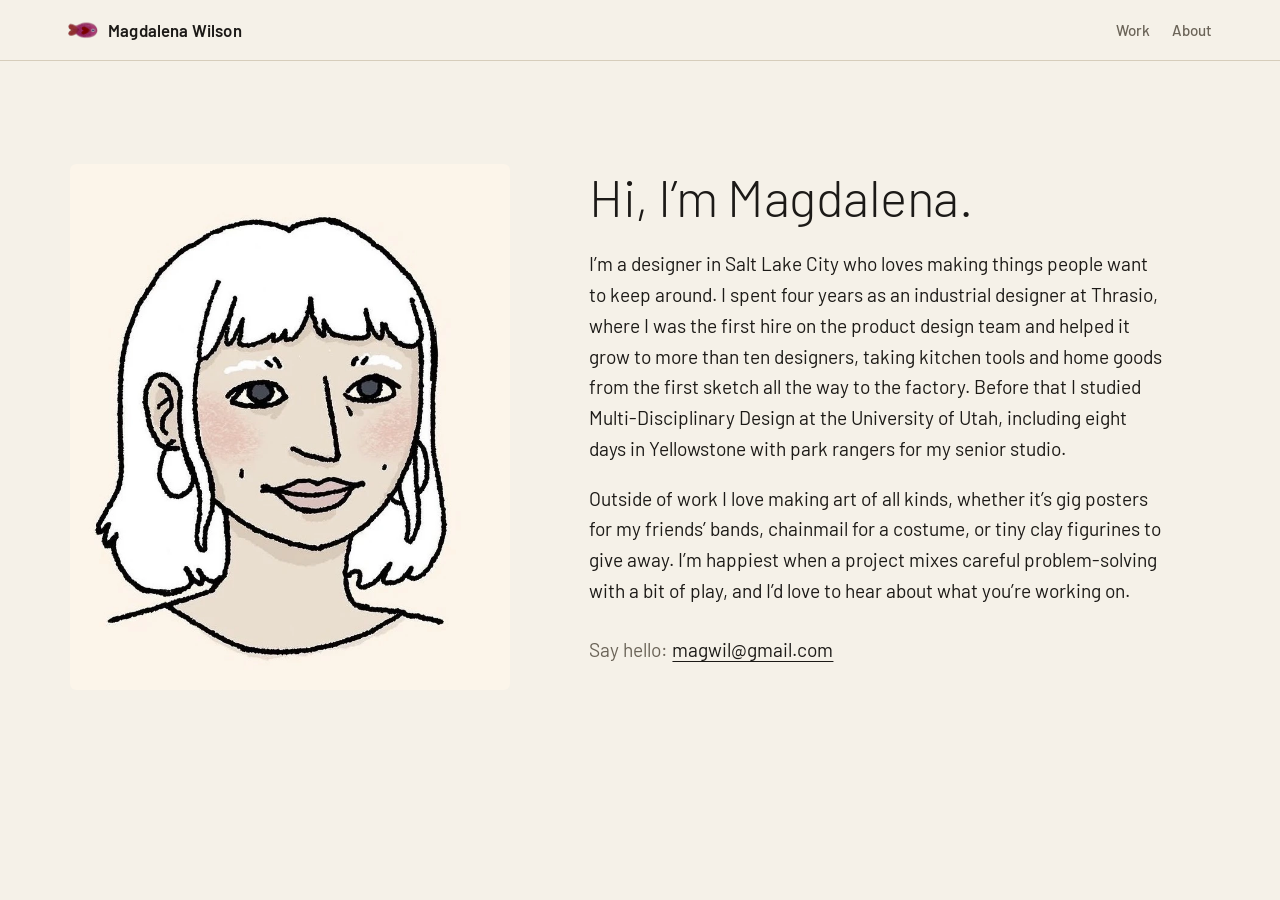
==== about.html @ 97e1f63e "update" ====
<!doctype html>
<html lang="en">
<head>
<meta charset="utf-8">
<meta name="viewport" content="width=device-width, initial-scale=1, viewport-fit=cover">
<title>About — Magdalena Wilson</title>
<meta name="description" content="About Magdalena Wilson, a designer in Salt Lake City.">
<link rel="icon" href="assets/favicon.png">
<link rel="preconnect" href="https://fonts.googleapis.com"><link rel="preconnect" href="https://fonts.gstatic.com" crossorigin><link href="https://fonts.googleapis.com/css2?family=Barlow:ital,wght@0,300;0,400;0,500;0,600;0,700;1,300&display=swap" rel="stylesheet">
<link rel="stylesheet" href="assets/site.css">
</head>
<body>
<header class="site-head">
  <div class="wrap">
    <a class="wordmark" href="index.html"><img src="assets/favicon.png" alt="" width="128" height="128">Magdalena Wilson</a>
    <nav class="site-nav" aria-label="Site"><a href="index.html#work">Work</a><a href="about.html" aria-current="page">About</a></nav>
  </div>
</header>
<main id="main">
<article class="about-page wrap">
  <figure class="about-portrait"><img src="assets/img/portrait.webp" alt="Hand-drawn self-portrait of Magdalena with a white bob, bangs, rosy cheeks and hoop earrings" width="730" height="873"></figure>
  <div class="about-text">
    <h1>Hi, I’m Magdalena.</h1>
    <p>I’m a designer in Salt Lake City who loves making things people want to keep around. I spent four years as an industrial designer at Thrasio, where I was the first hire on the product design team and helped it grow to more than ten designers, taking kitchen tools and home goods from the first sketch all the way to the factory. Before that I studied Multi-Disciplinary Design at the University of Utah, including eight days in Yellowstone with park rangers for my senior studio.</p>
    <p>Outside of work I love making art of all kinds, whether it’s gig posters for my friends’ bands, chainmail for a costume, or tiny clay figurines to give away. I’m happiest when a project mixes careful problem-solving with a bit of play, and I’d love to hear about what you’re working on.</p>
    <p class="about-contact">Say hello: <a href="mailto:magwil@gmail.com">magwil@gmail.com</a></p>
  </div>
</article>
</main>
<script src="assets/site.js" defer></script>
</body>
</html>
---- assets/site.css ----
/* Magdalena Wilson — portfolio */

:root {
  --paper: #f5f1e8;
  --ink: #1c1a17;
  --muted: #6b6458;
  --rule: #d6cdbb;

  --wrap: 1240px;
  --gut: clamp(16px, 4vw, 48px);
  --sans: "Barlow", system-ui, -apple-system, "Segoe UI", sans-serif;
}

*, *::before, *::after { box-sizing: border-box; }

body {
  margin: 0;
  background: var(--paper);
  color: var(--ink);
  font: 400 17px/1.6 var(--sans);
  -webkit-font-smoothing: antialiased;
}

img { max-width: 100%; height: auto; display: block; }
a { color: inherit; }

.wrap { max-width: var(--wrap); margin-inline: auto; padding-inline: var(--gut); }

:focus-visible { outline: 2px solid var(--ink); outline-offset: 3px; border-radius: 2px; }

/* ---------- header ---------- */

.site-head {
  position: sticky;
  top: 0;
  z-index: 20;
  background: color-mix(in srgb, var(--paper) 90%, transparent);
  backdrop-filter: blur(8px);
  -webkit-backdrop-filter: blur(8px);
  border-bottom: 1px solid var(--rule);
}
.site-head .wrap {
  display: flex;
  align-items: center;
  justify-content: space-between;
  gap: 12px 24px;
  flex-wrap: wrap;
  padding-block: 14px;
}
.wordmark {
  display: inline-flex;
  align-items: center;
  gap: 10px;
  text-decoration: none;
  font-weight: 600;
  font-size: 1.05rem;
  letter-spacing: 0.01em;
}
.wordmark img { width: 30px; height: auto; }

.site-nav { display: flex; flex-wrap: wrap; gap: 4px 22px; }
.site-nav a {
  text-decoration: none;
  color: var(--muted);
  font-weight: 500;
  font-size: .95rem;
  padding-block: 4px;
}
.site-nav a:hover { color: var(--ink); }

/* ---------- home: work grid ---------- */

.work { padding-block: clamp(40px, 6vw, 72px) clamp(56px, 9vw, 112px); scroll-margin-top: 60px; }
.cards {
  display: grid;
  grid-template-columns: repeat(auto-fill, minmax(min(100%, 340px), 1fr));
  gap: clamp(28px, 4vw, 44px) clamp(20px, 3vw, 32px);
}
.card { display: block; text-decoration: none; }
.card .thumb { aspect-ratio: 4 / 3; overflow: hidden; border-radius: 4px; background: #fff; }
.card .thumb img { width: 100%; height: 100%; object-fit: contain; transition: transform .5s cubic-bezier(.2,.8,.2,1); }
.card .thumb img.cover { object-fit: cover; }
.card .thumb img.cutout { padding: 9%; }
.card:hover .thumb img { transform: scale(1.035); }
.card .info { margin-top: 14px; }
.card h3 { margin: 0; font-weight: 500; font-size: 1.2rem; line-height: 1.3; }
.card .meta { display: block; color: var(--muted); font-style: italic; font-weight: 300; font-size: 1.05rem; }
.card:hover h3 { text-decoration: underline; text-decoration-thickness: 1px; text-underline-offset: 4px; }

/* ---------- project page ---------- */

.project { padding-block: clamp(36px, 6vw, 72px) clamp(64px, 10vw, 120px); }

.proj-title { display: flex; flex-wrap: wrap; align-items: baseline; gap: 4px 24px; margin-bottom: clamp(28px, 4vw, 48px); }
.proj-title h1 {
  margin: 0;
  font-weight: 300;
  font-size: clamp(2.2rem, 6vw, 4.2rem);
  line-height: 1.05;
  letter-spacing: -0.01em;
  text-transform: uppercase;
}
.proj-title .collab { flex-basis: 100%; margin: 0; font-style: italic; font-weight: 300; color: var(--muted); }
.proj-title .meta { margin: 0; font-style: italic; font-weight: 300; font-size: clamp(1.2rem, 2.4vw, 1.7rem); color: var(--muted); }

.shot { margin: 0; background: #fff; border-radius: 4px; overflow: hidden; }
.shot img { width: 100%; }
.shot + .shot { margin-top: clamp(40px, 6vw, 72px); }



/* ---------- click to expand ---------- */

img.zoom { cursor: zoom-in; }
.zoombox {
  border: 0;
  padding: 0;
  margin: 0;
  width: 100vw;
  height: 100dvh;
  max-width: none;
  max-height: none;
  background: transparent;
  cursor: zoom-out;
}
.zoombox[open] { display: flex; align-items: center; justify-content: center; }
.zoombox::backdrop { background: rgba(22, 19, 15, .88); }
svg.zoom-svg { cursor: zoom-in; }
.zoombox svg { width: min(calc(100vw - 32px), calc((100dvh - 32px) * 16 / 9)); height: auto; background: #fff; }
.zoombox img { max-width: calc(100vw - 32px); max-height: calc(100dvh - 32px); width: auto; height: auto; background: #fff; }
.zoombox-x {
  position: fixed;
  top: calc(10px + env(safe-area-inset-top, 0px));
  right: 12px;
  width: 44px;
  height: 44px;
  border: 0;
  border-radius: 50%;
  background: rgba(255, 255, 255, .15);
  color: #fff;
  font: 400 1.6rem/1 var(--sans);
  cursor: pointer;
}
.zoombox-x:hover { background: rgba(255, 255, 255, .3); }
.zoombox-x:focus-visible { outline-color: #fff; }

/* ---------- slides rebuilt from SVG (Downstairs Neighbor) ---------- */

.slide svg { display: block; width: 100%; height: auto; }
.slide text, .zoombox svg text { font-family: "Archivo", "Barlow", sans-serif; }
.critter { transform-box: fill-box; transform-origin: center; transition: transform .35s cubic-bezier(.3,1.6,.5,1); }
.critter:hover { transform: rotate(-6deg) scale(1.08); }
@media (prefers-reduced-motion: reduce) { .critter { transition: none; } }

/* ---------- HTML slides (Hooch Gig Posters) ---------- */

.hslide { position: relative; aspect-ratio: 16 / 9; container-type: inline-size; }
.hslide > * { position: absolute; margin: 0; }
.hs-text { font-family: "Archivo", "Barlow", sans-serif; font-weight: 300; font-size: 1.5625cqw; line-height: 1.3; color: #000; }
.hs-strong { font-weight: 500; }
.poster { height: auto; transition: transform .35s cubic-bezier(.3,1.6,.5,1); }
.poster:hover { transform: rotate(-2deg) scale(1.03); }
@media (prefers-reduced-motion: reduce) { .poster { transition: none; } }

/* ---------- about page ---------- */

.about-page { display: grid; grid-template-columns: minmax(0, 5fr) minmax(0, 7fr); gap: clamp(32px, 6vw, 88px); align-items: center; padding-block: clamp(48px, 8vw, 112px); }
.about-portrait { margin: 0; }
.about-portrait img { width: 100%; max-width: 440px; margin-inline: auto; border-radius: 6px; }
.about-text { max-width: 34em; }
.about-text h1 { margin: 0 0 24px; font-weight: 300; font-size: clamp(2rem, 4.4vw, 3.2rem); line-height: 1.1; letter-spacing: -0.01em; }
.about-text p { margin: 0 0 1em; font-size: clamp(1.05rem, 1.5vw, 1.2rem); line-height: 1.6; }
.about-contact { margin-top: 28px !important; color: var(--muted); }
.about-contact a { color: var(--ink); text-underline-offset: 4px; }
@media (max-width: 760px) { .about-page { grid-template-columns: minmax(0, 1fr); } .about-portrait img { max-width: 280px; } }
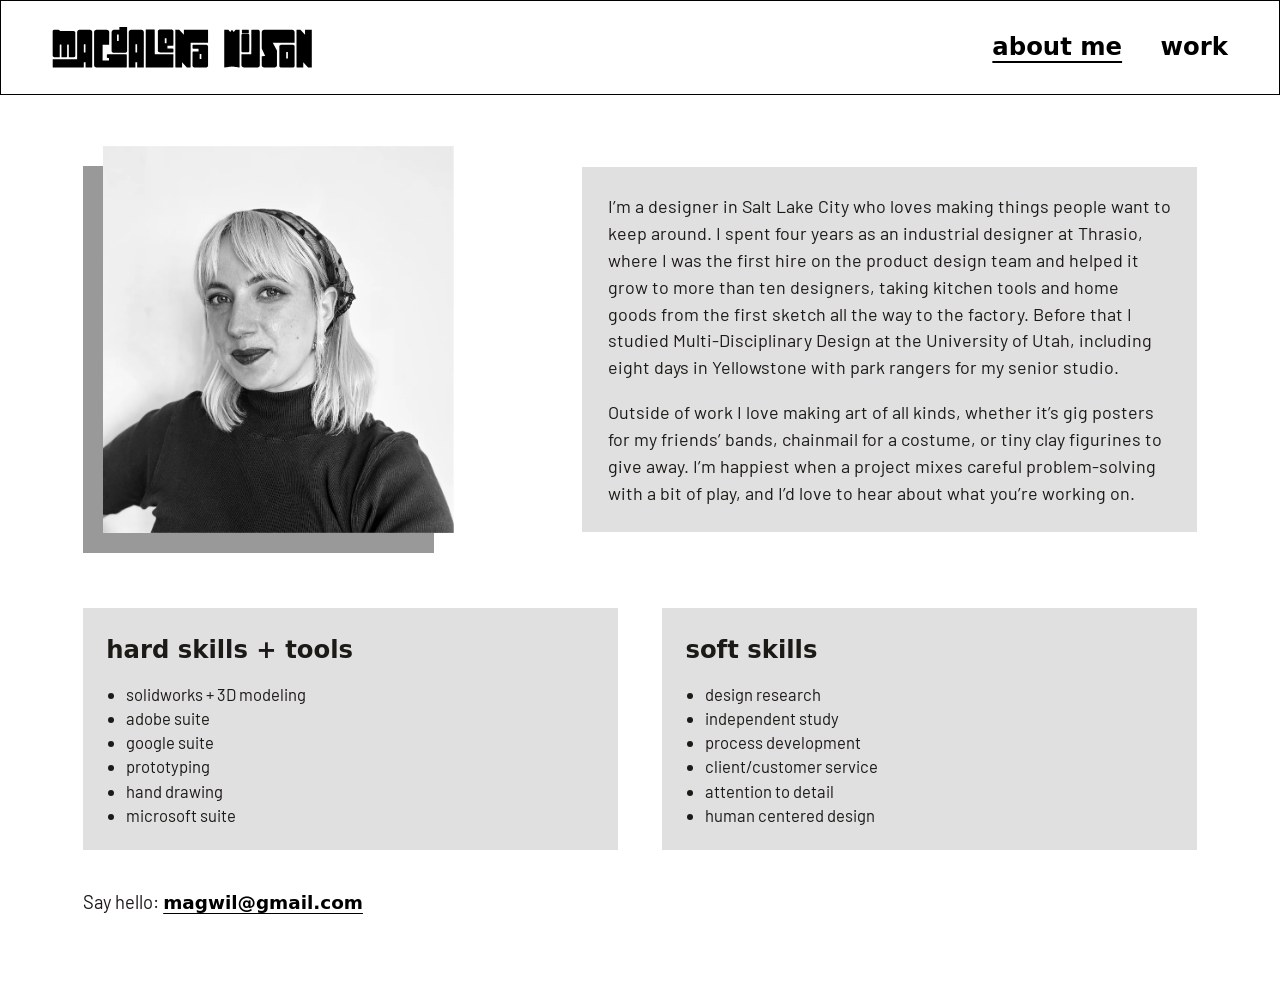
==== commit ebb00cee: "look update!" ====
--- a/about.html
+++ b/about.html
@@ -11,20 +11,32 @@
 </head>
 <body>
 <header class="site-head">
-  <div class="wrap">
-    <a class="wordmark" href="index.html"><img src="assets/favicon.png" alt="" width="128" height="128">Magdalena Wilson</a>
-    <nav class="site-nav" aria-label="Site"><a href="index.html#work">Work</a><a href="about.html" aria-current="page">About</a></nav>
+  <div class="head-in">
+    <a class="logo" href="index.html" aria-label="Magdalena Wilson, home"><img src="assets/logo.svg" alt="Magdalena Wilson" width="393" height="63"></a>
+    <nav class="site-nav" aria-label="Site"><a href="about.html" aria-current="page">about me</a><a href="index.html#work">work</a></nav>
   </div>
 </header>
 <main id="main">
-<article class="about-page wrap">
-  <figure class="about-portrait"><img src="assets/img/portrait.webp" alt="Hand-drawn self-portrait of Magdalena with a white bob, bangs, rosy cheeks and hoop earrings" width="730" height="873"></figure>
-  <div class="about-text">
-    <h1>Hi, I’m Magdalena.</h1>
-    <p>I’m a designer in Salt Lake City who loves making things people want to keep around. I spent four years as an industrial designer at Thrasio, where I was the first hire on the product design team and helped it grow to more than ten designers, taking kitchen tools and home goods from the first sketch all the way to the factory. Before that I studied Multi-Disciplinary Design at the University of Utah, including eight days in Yellowstone with park rangers for my senior studio.</p>
-    <p>Outside of work I love making art of all kinds, whether it’s gig posters for my friends’ bands, chainmail for a costume, or tiny clay figurines to give away. I’m happiest when a project mixes careful problem-solving with a bit of play, and I’d love to hear about what you’re working on.</p>
-    <p class="about-contact">Say hello: <a href="mailto:magwil@gmail.com">magwil@gmail.com</a></p>
+<article class="about-page">
+  <h1 class="sr-only">About Magdalena Wilson</h1>
+  <div class="about-top">
+    <figure class="about-portrait"><img src="assets/img/portrait-photo.webp" alt="Photo of Magdalena with blonde hair and bangs, wearing a headscarf and a dark turtleneck" width="817" height="900"></figure>
+    <div class="about-bio">
+      <p>I’m a designer in Salt Lake City who loves making things people want to keep around. I spent four years as an industrial designer at Thrasio, where I was the first hire on the product design team and helped it grow to more than ten designers, taking kitchen tools and home goods from the first sketch all the way to the factory. Before that I studied Multi-Disciplinary Design at the University of Utah, including eight days in Yellowstone with park rangers for my senior studio.</p>
+      <p>Outside of work I love making art of all kinds, whether it’s gig posters for my friends’ bands, chainmail for a costume, or tiny clay figurines to give away. I’m happiest when a project mixes careful problem-solving with a bit of play, and I’d love to hear about what you’re working on.</p>
+    </div>
   </div>
+  <div class="about-skills">
+    <section class="skill-box">
+      <h2>hard skills + tools</h2>
+      <ul><li>solidworks + 3D modeling</li><li>adobe suite</li><li>google suite</li><li>prototyping</li><li>hand drawing</li><li>microsoft suite</li></ul>
+    </section>
+    <section class="skill-box">
+      <h2>soft skills</h2>
+      <ul><li>design research</li><li>independent study</li><li>process development</li><li>client/customer service</li><li>attention to detail</li><li>human centered design</li></ul>
+    </section>
+  </div>
+  <p class="about-contact">Say hello: <a href="mailto:magwil@gmail.com">magwil@gmail.com</a></p>
 </article>
 </main>
 <script src="assets/site.js" defer></script>
--- a/assets/site.css
+++ b/assets/site.css
@@ -1,7 +1,7 @@
 /* Magdalena Wilson — portfolio */
 
 :root {
-  --paper: #f5f1e8;
+  --paper: #ffffff;
   --ink: #1c1a17;
   --muted: #6b6458;
   --rule: #d6cdbb;
@@ -30,62 +30,30 @@
 
 /* ---------- header ---------- */
 
-.site-head {
-  position: sticky;
-  top: 0;
-  z-index: 20;
-  background: color-mix(in srgb, var(--paper) 90%, transparent);
-  backdrop-filter: blur(8px);
-  -webkit-backdrop-filter: blur(8px);
-  border-bottom: 1px solid var(--rule);
-}
-.site-head .wrap {
-  display: flex;
-  align-items: center;
-  justify-content: space-between;
-  gap: 12px 24px;
-  flex-wrap: wrap;
-  padding-block: 14px;
-}
-.wordmark {
-  display: inline-flex;
-  align-items: center;
-  gap: 10px;
-  text-decoration: none;
-  font-weight: 600;
-  font-size: 1.05rem;
-  letter-spacing: 0.01em;
-}
-.wordmark img { width: 30px; height: auto; }
+.site-head { position: sticky; top: 0; z-index: 20; background: #fff; border: 1px solid #000; }
+.head-in { display: flex; align-items: center; justify-content: space-between; gap: 12px 32px; flex-wrap: wrap; padding: clamp(14px, 2vw, 26px) clamp(16px, 4vw, 78px); }
+.logo { display: block; line-height: 0; }
+.logo img { width: clamp(200px, 20.5vw, 393px); height: auto; }
+.site-nav { display: flex; gap: 4px clamp(24px, 3vw, 52px); }
+.site-nav a { text-decoration: none; color: #000; font-weight: 700; font-size: clamp(1.05rem, 1.9vw, 2.25rem); }
+.site-nav a:hover, .site-nav a[aria-current] { text-decoration: underline; text-decoration-thickness: 2px; text-underline-offset: 6px; }
 
-.site-nav { display: flex; flex-wrap: wrap; gap: 4px 22px; }
-.site-nav a {
-  text-decoration: none;
-  color: var(--muted);
-  font-weight: 500;
-  font-size: .95rem;
-  padding-block: 4px;
-}
-.site-nav a:hover { color: var(--ink); }
+/* ---------- home: category bands ---------- */
 
-/* ---------- home: work grid ---------- */
-
-.work { padding-block: clamp(40px, 6vw, 72px) clamp(56px, 9vw, 112px); scroll-margin-top: 60px; }
-.cards {
-  display: grid;
-  grid-template-columns: repeat(auto-fill, minmax(min(100%, 340px), 1fr));
-  gap: clamp(28px, 4vw, 44px) clamp(20px, 3vw, 32px);
-}
-.card { display: block; text-decoration: none; }
-.card .thumb { aspect-ratio: 4 / 3; overflow: hidden; border-radius: 4px; background: #fff; }
+.work { display: grid; gap: clamp(28px, 2.7vw, 52px); padding-block: clamp(28px, 2.7vw, 52px) clamp(48px, 5vw, 96px); }
+.band { display: grid; grid-template-columns: minmax(0, 360px) minmax(0, 1fr); gap: 16px 0; padding: clamp(24px, 2vw, 38px) clamp(16px, 2.6vw, 50px); background: #bfbfbf; scroll-margin-top: 120px; }
+.band h2 { margin: 0; font-weight: 700; font-size: clamp(1.3rem, 1.9vw, 2.25rem); line-height: 1.2; text-transform: uppercase; }
+.band-cards { display: flex; flex-wrap: wrap; gap: 24px clamp(24px, 3.9vw, 74px); }
+.card { display: block; width: clamp(240px, 19.8vw, 380px); text-decoration: none; color: #000; }
+.card .thumb { aspect-ratio: 380 / 268.6; overflow: hidden; background: #fff; }
 .card .thumb img { width: 100%; height: 100%; object-fit: contain; transition: transform .5s cubic-bezier(.2,.8,.2,1); }
 .card .thumb img.cover { object-fit: cover; }
 .card .thumb img.cutout { padding: 9%; }
 .card:hover .thumb img { transform: scale(1.035); }
-.card .info { margin-top: 14px; }
-.card h3 { margin: 0; font-weight: 500; font-size: 1.2rem; line-height: 1.3; }
-.card .meta { display: block; color: var(--muted); font-style: italic; font-weight: 300; font-size: 1.05rem; }
-.card:hover h3 { text-decoration: underline; text-decoration-thickness: 1px; text-underline-offset: 4px; }
+.card .info { margin-top: 10px; }
+.card h3 { margin: 0; font-weight: 700; font-size: 1.1rem; line-height: 1.3; }
+.card:hover h3 { text-decoration: underline; text-underline-offset: 4px; }
+@media (max-width: 760px) { .band { grid-template-columns: minmax(0, 1fr); } .card { width: 100%; } }
 
 /* ---------- project page ---------- */
 
@@ -103,7 +71,7 @@
 .proj-title .collab { flex-basis: 100%; margin: 0; font-style: italic; font-weight: 300; color: var(--muted); }
 .proj-title .meta { margin: 0; font-style: italic; font-weight: 300; font-size: clamp(1.2rem, 2.4vw, 1.7rem); color: var(--muted); }
 
-.shot { margin: 0; background: #fff; border-radius: 4px; overflow: hidden; }
+.shot { margin: 0; background: #fff; outline: 1px solid #d9d9d9; outline-offset: -1px; border-radius: 4px; overflow: hidden; }
 .shot img { width: 100%; }
 .shot + .shot { margin-top: clamp(40px, 6vw, 72px); }
 
@@ -164,12 +132,21 @@
 
 /* ---------- about page ---------- */
 
-.about-page { display: grid; grid-template-columns: minmax(0, 5fr) minmax(0, 7fr); gap: clamp(32px, 6vw, 88px); align-items: center; padding-block: clamp(48px, 8vw, 112px); }
-.about-portrait { margin: 0; }
-.about-portrait img { width: 100%; max-width: 440px; margin-inline: auto; border-radius: 6px; }
-.about-text { max-width: 34em; }
-.about-text h1 { margin: 0 0 24px; font-weight: 300; font-size: clamp(2rem, 4.4vw, 3.2rem); line-height: 1.1; letter-spacing: -0.01em; }
-.about-text p { margin: 0 0 1em; font-size: clamp(1.05rem, 1.5vw, 1.2rem); line-height: 1.6; }
-.about-contact { margin-top: 28px !important; color: var(--muted); }
-.about-contact a { color: var(--ink); text-underline-offset: 4px; }
-@media (max-width: 760px) { .about-page { grid-template-columns: minmax(0, 1fr); } .about-portrait img { max-width: 280px; } }
+.about-page { max-width: 1920px; margin-inline: auto; padding: clamp(40px, 4vw, 80px) clamp(16px, 6.5vw, 126px) clamp(56px, 6vw, 112px); }
+.about-top { display: grid; grid-template-columns: minmax(0, 371px) minmax(0, 1fr); gap: clamp(32px, 10vw, 192px); align-items: center; }
+.about-portrait { position: relative; margin: 0; padding: 0 0 20px 20px; }
+.about-portrait::before { content: ""; position: absolute; left: 0; top: 20px; right: 20px; bottom: 0; background: rgba(0, 0, 0, .4); }
+.about-portrait img { position: relative; display: block; width: 100%; height: auto; }
+.about-bio { padding: clamp(20px, 2vw, 40px); background: rgba(0, 0, 0, .12); }
+.about-bio h1 { margin: 0 0 .6em; font-weight: 700; font-size: clamp(1.4rem, 1.9vw, 2.25rem); line-height: 1.2; }
+.about-bio p { margin: 0 0 1em; font-size: clamp(1.05rem, 1.4vw, 1.5rem); line-height: 1.5; }
+.about-bio p:last-child { margin-bottom: 0; }
+.about-skills { display: grid; grid-template-columns: repeat(2, minmax(0, 1fr)); gap: clamp(20px, 3.5vw, 66px); margin-top: clamp(40px, 4.3vw, 82px); }
+.skill-box { padding: clamp(20px, 1.8vw, 34px); background: rgba(0, 0, 0, .12); }
+.skill-box h2 { margin: 0 0 12px; font-weight: 700; font-size: clamp(1.3rem, 1.9vw, 2.25rem); }
+.skill-box ul { margin: 0; padding-left: 1.2em; font-size: clamp(1rem, 1.3vw, 1.4rem); line-height: 1.45; }
+.about-contact { margin: clamp(32px, 3vw, 56px) 0 0; font-size: 1.15rem; }
+.about-contact a { font-weight: 700; color: #000; text-underline-offset: 4px; }
+@media (max-width: 760px) { .about-top, .about-skills { grid-template-columns: minmax(0, 1fr); } .about-portrait { max-width: 300px; } }
+
+.sr-only { position: absolute; width: 1px; height: 1px; overflow: hidden; clip: rect(0 0 0 0); white-space: nowrap; }
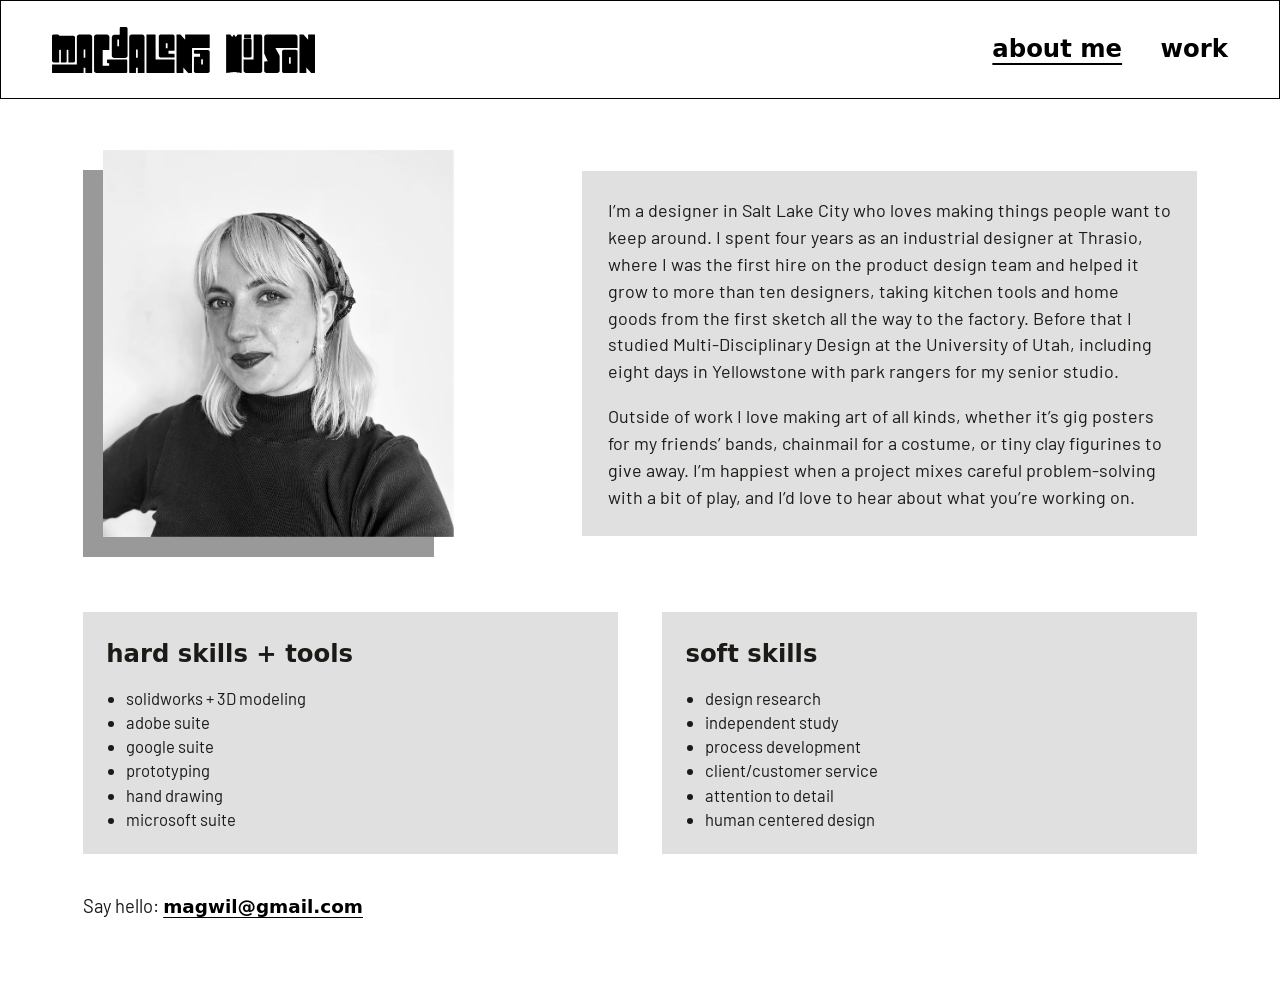
==== commit d3cfbc94: "Switch header logo to the outlined Asset 3 version Co-Authored-By: Claude Opus 5.5 <noreply@anthropi" ====
--- a/about.html
+++ b/about.html
@@ -12,7 +12,7 @@
 <body>
 <header class="site-head">
   <div class="head-in">
-    <a class="logo" href="index.html" aria-label="Magdalena Wilson, home"><img src="assets/logo.svg" alt="Magdalena Wilson" width="393" height="63"></a>
+    <a class="logo" href="index.html" aria-label="Magdalena Wilson, home"><img src="assets/logo.svg" alt="Magdalena Wilson" width="387" height="68"></a>
     <nav class="site-nav" aria-label="Site"><a href="about.html" aria-current="page">about me</a><a href="index.html#work">work</a></nav>
   </div>
 </header>
--- a/assets/site.css
+++ b/assets/site.css
@@ -41,10 +41,10 @@
 /* ---------- home: category bands ---------- */
 
 .work { display: grid; gap: clamp(28px, 2.7vw, 52px); padding-block: clamp(28px, 2.7vw, 52px) clamp(48px, 5vw, 96px); }
-.band { display: grid; grid-template-columns: minmax(0, 360px) minmax(0, 1fr); gap: 16px 0; padding: clamp(24px, 2vw, 38px) clamp(16px, 2.6vw, 50px); background: #bfbfbf; scroll-margin-top: 120px; }
+.band { display: grid; grid-template-columns: clamp(150px, 18.75vw, 360px) minmax(0, 1fr); gap: 16px 0; padding: clamp(24px, 2vw, 38px) clamp(16px, 2.6vw, 50px); background: #bfbfbf; scroll-margin-top: 120px; }
 .band h2 { margin: 0; font-weight: 700; font-size: clamp(1.3rem, 1.9vw, 2.25rem); line-height: 1.2; text-transform: uppercase; }
-.band-cards { display: flex; flex-wrap: wrap; gap: 24px clamp(24px, 3.9vw, 74px); }
-.card { display: block; width: clamp(240px, 19.8vw, 380px); text-decoration: none; color: #000; }
+.band-cards { display: grid; grid-template-columns: repeat(3, minmax(0, 1fr)); gap: 24px clamp(16px, 3.9vw, 74px); max-width: 1290px; }
+.card { display: block; min-width: 0; text-decoration: none; color: #000; }
 .card .thumb { aspect-ratio: 380 / 268.6; overflow: hidden; background: #fff; }
 .card .thumb img { width: 100%; height: 100%; object-fit: contain; transition: transform .5s cubic-bezier(.2,.8,.2,1); }
 .card .thumb img.cover { object-fit: cover; }
@@ -53,7 +53,8 @@
 .card .info { margin-top: 10px; }
 .card h3 { margin: 0; font-weight: 700; font-size: 1.1rem; line-height: 1.3; }
 .card:hover h3 { text-decoration: underline; text-underline-offset: 4px; }
-@media (max-width: 760px) { .band { grid-template-columns: minmax(0, 1fr); } .card { width: 100%; } }
+@media (max-width: 900px) { .band { grid-template-columns: minmax(0, 1fr); } }
+@media (max-width: 600px) { .band-cards { grid-template-columns: repeat(2, minmax(0, 1fr)); } }
 
 /* ---------- project page ---------- */
 
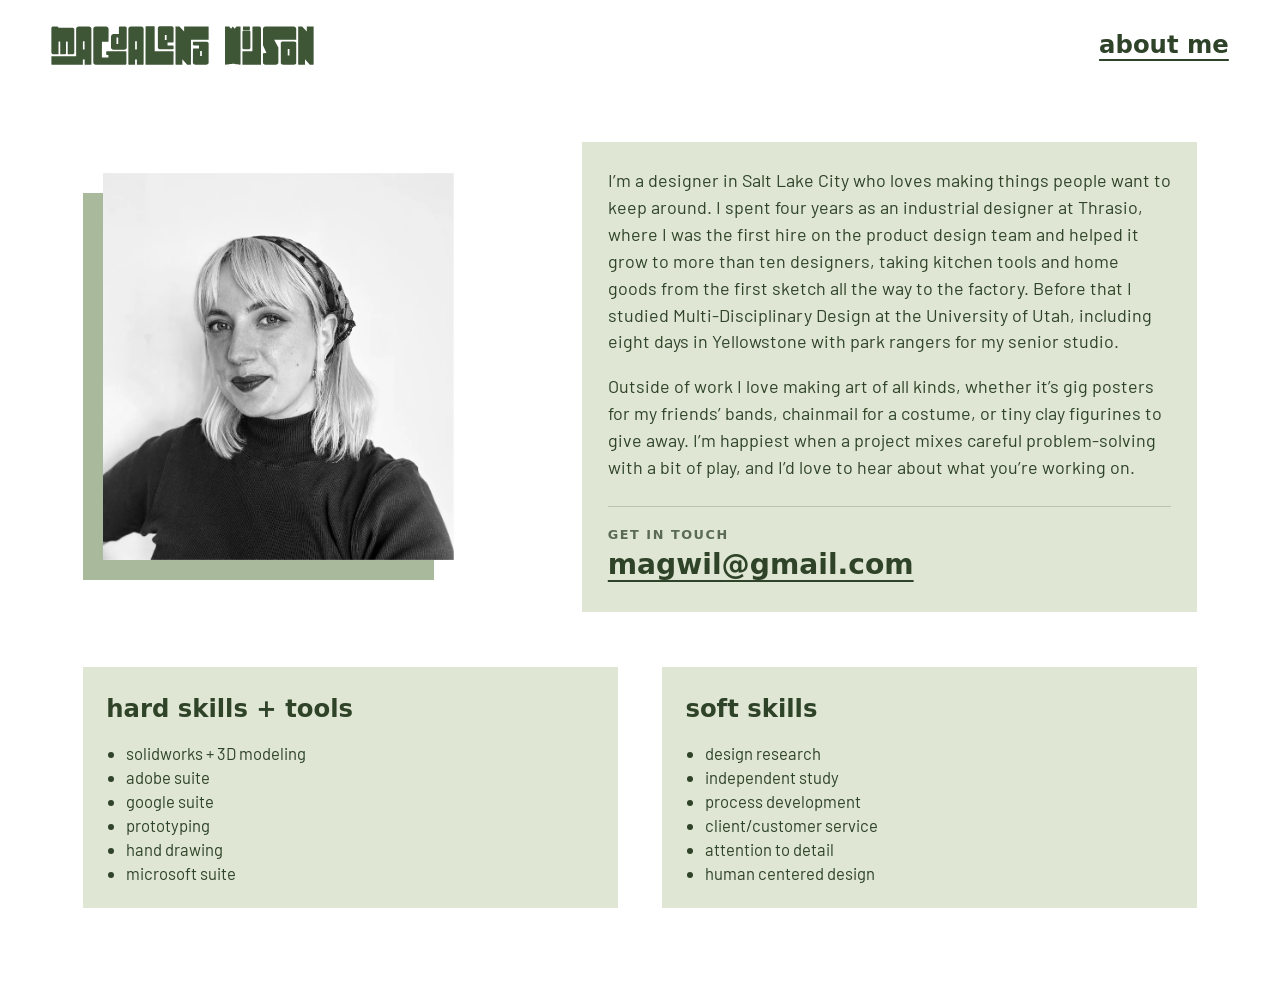
==== commit 80c0f5da: "updates" ====
--- a/about.html
+++ b/about.html
@@ -5,15 +5,16 @@
 <meta name="viewport" content="width=device-width, initial-scale=1, viewport-fit=cover">
 <title>About — Magdalena Wilson</title>
 <meta name="description" content="About Magdalena Wilson, a designer in Salt Lake City.">
-<link rel="icon" href="assets/favicon.png">
+<link rel="icon" href="assets/favicon.svg" type="image/svg+xml">
+<link rel="icon" href="assets/favicon.png" sizes="128x128">
 <link rel="preconnect" href="https://fonts.googleapis.com"><link rel="preconnect" href="https://fonts.gstatic.com" crossorigin><link href="https://fonts.googleapis.com/css2?family=Barlow:ital,wght@0,300;0,400;0,500;0,600;0,700;1,300&display=swap" rel="stylesheet">
 <link rel="stylesheet" href="assets/site.css">
 </head>
 <body>
 <header class="site-head">
   <div class="head-in">
-    <a class="logo" href="index.html" aria-label="Magdalena Wilson, home"><img src="assets/logo.svg" alt="Magdalena Wilson" width="387" height="68"></a>
-    <nav class="site-nav" aria-label="Site"><a href="about.html" aria-current="page">about me</a><a href="index.html#work">work</a></nav>
+    <a class="logo" href="index.html" aria-label="Magdalena Wilson, home"><img src="assets/logo.svg" alt="Magdalena Wilson" width="388" height="58"></a>
+    <nav class="site-nav" aria-label="Site"><a href="about.html" aria-current="page">about me</a></nav>
   </div>
 </header>
 <main id="main">
@@ -24,6 +25,7 @@
     <div class="about-bio">
       <p>I’m a designer in Salt Lake City who loves making things people want to keep around. I spent four years as an industrial designer at Thrasio, where I was the first hire on the product design team and helped it grow to more than ten designers, taking kitchen tools and home goods from the first sketch all the way to the factory. Before that I studied Multi-Disciplinary Design at the University of Utah, including eight days in Yellowstone with park rangers for my senior studio.</p>
       <p>Outside of work I love making art of all kinds, whether it’s gig posters for my friends’ bands, chainmail for a costume, or tiny clay figurines to give away. I’m happiest when a project mixes careful problem-solving with a bit of play, and I’d love to hear about what you’re working on.</p>
+      <p class="about-email"><span>Get in touch</span><a href="mailto:magwil@gmail.com">magwil@gmail.com</a></p>
     </div>
   </div>
   <div class="about-skills">
@@ -36,7 +38,6 @@
       <ul><li>design research</li><li>independent study</li><li>process development</li><li>client/customer service</li><li>attention to detail</li><li>human centered design</li></ul>
     </section>
   </div>
-  <p class="about-contact">Say hello: <a href="mailto:magwil@gmail.com">magwil@gmail.com</a></p>
 </article>
 </main>
 <script src="assets/site.js" defer></script>
--- a/assets/site.css
+++ b/assets/site.css
@@ -2,7 +2,7 @@
 
 :root {
   --paper: #ffffff;
-  --ink: #1c1a17;
+  --ink: #2f4329;
   --muted: #6b6458;
   --rule: #d6cdbb;
 
@@ -30,23 +30,30 @@
 
 /* ---------- header ---------- */
 
-.site-head { position: sticky; top: 0; z-index: 20; background: #fff; border: 1px solid #000; }
+.site-head { position: sticky; top: 0; z-index: 20; background: #fff; }
 .head-in { display: flex; align-items: center; justify-content: space-between; gap: 12px 32px; flex-wrap: wrap; padding: clamp(14px, 2vw, 26px) clamp(16px, 4vw, 78px); }
 .logo { display: block; line-height: 0; }
 .logo img { width: clamp(200px, 20.5vw, 393px); height: auto; }
 .site-nav { display: flex; gap: 4px clamp(24px, 3vw, 52px); }
-.site-nav a { text-decoration: none; color: #000; font-weight: 700; font-size: clamp(1.05rem, 1.9vw, 2.25rem); }
+.site-nav a { text-decoration: none; color: var(--ink); font-weight: 700; font-size: clamp(1.05rem, 1.9vw, 2.25rem); }
 .site-nav a:hover, .site-nav a[aria-current] { text-decoration: underline; text-decoration-thickness: 2px; text-underline-offset: 6px; }
+
+/* ---------- home: tagline ---------- */
+
+.tagline { padding: clamp(28px, 4vw, 72px) clamp(16px, 4vw, 78px) clamp(4px, 1vw, 12px); }
+.tagline p { margin: 0; max-width: none; font-weight: 300; font-size: clamp(1.7rem, 3.6vw, 3.6rem); line-height: 1.15; letter-spacing: -0.01em; color: var(--ink); }
+.tagline span { font-weight: 700; background: linear-gradient(transparent 62%, #dfe6d3 62%, #dfe6d3 92%, transparent 92%); padding-inline: .06em; }
 
 /* ---------- home: category bands ---------- */
 
 .work { display: grid; gap: clamp(28px, 2.7vw, 52px); padding-block: clamp(28px, 2.7vw, 52px) clamp(48px, 5vw, 96px); }
-.band { display: grid; grid-template-columns: clamp(150px, 18.75vw, 360px) minmax(0, 1fr); gap: 16px 0; padding: clamp(24px, 2vw, 38px) clamp(16px, 2.6vw, 50px); background: #bfbfbf; scroll-margin-top: 120px; }
+.band { display: grid; grid-template-columns: clamp(150px, 18.75vw, 360px) minmax(0, 1fr); gap: 16px 0; padding: clamp(24px, 2vw, 38px) clamp(16px, 2.6vw, 50px); background: #dfe6d3; scroll-margin-top: 120px; }
 .band h2 { margin: 0; font-weight: 700; font-size: clamp(1.3rem, 1.9vw, 2.25rem); line-height: 1.2; text-transform: uppercase; }
 .band-cards { display: grid; grid-template-columns: repeat(3, minmax(0, 1fr)); gap: 24px clamp(16px, 3.9vw, 74px); max-width: 1290px; }
-.card { display: block; min-width: 0; text-decoration: none; color: #000; }
-.card .thumb { aspect-ratio: 380 / 268.6; overflow: hidden; background: #fff; }
+.card { display: block; min-width: 0; text-decoration: none; color: var(--ink); }
+.card .thumb { aspect-ratio: 380 / 268.6; overflow: hidden; background: #fff; border-radius: 8px; }
 .card .thumb img { width: 100%; height: 100%; object-fit: contain; transition: transform .5s cubic-bezier(.2,.8,.2,1); }
+.card .thumb.tint { background: #f1f4ec; }
 .card .thumb img.cover { object-fit: cover; }
 .card .thumb img.cutout { padding: 9%; }
 .card:hover .thumb img { transform: scale(1.035); }
@@ -72,7 +79,7 @@
 .proj-title .collab { flex-basis: 100%; margin: 0; font-style: italic; font-weight: 300; color: var(--muted); }
 .proj-title .meta { margin: 0; font-style: italic; font-weight: 300; font-size: clamp(1.2rem, 2.4vw, 1.7rem); color: var(--muted); }
 
-.shot { margin: 0; background: #fff; outline: 1px solid #d9d9d9; outline-offset: -1px; border-radius: 4px; overflow: hidden; }
+.shot { margin: 0; background: #fff; outline: 1px solid #d9d9d9; outline-offset: -1px; border-radius: 10px; overflow: hidden; }
 .shot img { width: 100%; }
 .shot + .shot { margin-top: clamp(40px, 6vw, 72px); }
 
@@ -121,33 +128,60 @@
 .critter:hover { transform: rotate(-6deg) scale(1.08); }
 @media (prefers-reduced-motion: reduce) { .critter { transition: none; } }
 
-/* ---------- HTML slides (Hooch Gig Posters) ---------- */
-
-.hslide { position: relative; aspect-ratio: 16 / 9; container-type: inline-size; }
-.hslide > * { position: absolute; margin: 0; }
-.hs-text { font-family: "Archivo", "Barlow", sans-serif; font-weight: 300; font-size: 1.5625cqw; line-height: 1.3; color: #000; }
-.hs-strong { font-weight: 500; }
-.poster { height: auto; transition: transform .35s cubic-bezier(.3,1.6,.5,1); }
-.poster:hover { transform: rotate(-2deg) scale(1.03); }
-@media (prefers-reduced-motion: reduce) { .poster { transition: none; } }
-
 /* ---------- about page ---------- */
 
 .about-page { max-width: 1920px; margin-inline: auto; padding: clamp(40px, 4vw, 80px) clamp(16px, 6.5vw, 126px) clamp(56px, 6vw, 112px); }
 .about-top { display: grid; grid-template-columns: minmax(0, 371px) minmax(0, 1fr); gap: clamp(32px, 10vw, 192px); align-items: center; }
 .about-portrait { position: relative; margin: 0; padding: 0 0 20px 20px; }
-.about-portrait::before { content: ""; position: absolute; left: 0; top: 20px; right: 20px; bottom: 0; background: rgba(0, 0, 0, .4); }
+.about-portrait::before { content: ""; position: absolute; left: 0; top: 20px; right: 20px; bottom: 0; background: #a9b99c; }
 .about-portrait img { position: relative; display: block; width: 100%; height: auto; }
-.about-bio { padding: clamp(20px, 2vw, 40px); background: rgba(0, 0, 0, .12); }
+.about-bio { padding: clamp(20px, 2vw, 40px); background: #dfe6d3; }
 .about-bio h1 { margin: 0 0 .6em; font-weight: 700; font-size: clamp(1.4rem, 1.9vw, 2.25rem); line-height: 1.2; }
 .about-bio p { margin: 0 0 1em; font-size: clamp(1.05rem, 1.4vw, 1.5rem); line-height: 1.5; }
 .about-bio p:last-child { margin-bottom: 0; }
 .about-skills { display: grid; grid-template-columns: repeat(2, minmax(0, 1fr)); gap: clamp(20px, 3.5vw, 66px); margin-top: clamp(40px, 4.3vw, 82px); }
-.skill-box { padding: clamp(20px, 1.8vw, 34px); background: rgba(0, 0, 0, .12); }
+.skill-box { padding: clamp(20px, 1.8vw, 34px); background: #dfe6d3; }
 .skill-box h2 { margin: 0 0 12px; font-weight: 700; font-size: clamp(1.3rem, 1.9vw, 2.25rem); }
 .skill-box ul { margin: 0; padding-left: 1.2em; font-size: clamp(1rem, 1.3vw, 1.4rem); line-height: 1.45; }
-.about-contact { margin: clamp(32px, 3vw, 56px) 0 0; font-size: 1.15rem; }
-.about-contact a { font-weight: 700; color: #000; text-underline-offset: 4px; }
+.about-bio .about-email { margin-top: 1.4em; padding-top: 1em; border-top: 1px solid #b9c6ad; }
+.about-email span { display: block; font-size: .8rem; font-weight: 700; letter-spacing: .12em; text-transform: uppercase; opacity: .75; }
+.about-email a { font-weight: 700; font-size: clamp(1.4rem, 2.2vw, 2.1rem); color: var(--ink); text-decoration-thickness: 2px; text-underline-offset: 6px; }
+.about-email a:hover { text-decoration-thickness: 3px; }
 @media (max-width: 760px) { .about-top, .about-skills { grid-template-columns: minmax(0, 1fr); } .about-portrait { max-width: 300px; } }
 
 .sr-only { position: absolute; width: 1px; height: 1px; overflow: hidden; clip: rect(0 0 0 0); white-space: nowrap; }
+
+/* ---------- poster gallery ---------- */
+
+.gallery { columns: 3 280px; column-gap: clamp(16px, 2vw, 28px); }
+.gallery img { display: block; width: 100%; height: auto; margin: 0 0 clamp(16px, 2vw, 28px); break-inside: avoid; outline: 1px solid #d9d9d9; outline-offset: -1px; border-radius: 8px; transition: transform .3s ease; }
+.gallery img:hover { transform: scale(1.015); }
+
+
+
+/* scrolling band (professional work) */
+.band-scroll { position: relative; min-width: 0; max-width: 1290px; }
+.band-cards.scroller { display: grid; grid-auto-flow: column; grid-template-columns: none; grid-auto-columns: calc((100% - 2 * clamp(16px, 3.9vw, 74px)) / 3); overflow-x: auto; scroll-snap-type: x mandatory; scrollbar-width: none; max-width: none; }
+.band-cards.scroller::-webkit-scrollbar { display: none; }
+.band-cards.scroller .card { scroll-snap-align: start; }
+.band-arrow { position: absolute; top: calc((100% - 34px) / 2 - 22px); width: 44px; height: 44px; border: 0; border-radius: 50%; background: #fff; color: var(--ink); font: 700 1.3rem/1 var(--sans); cursor: pointer; box-shadow: 0 2px 10px rgba(0, 0, 0, .15); z-index: 2; }
+.band-arrow.prev { left: -22px; }
+.band-arrow.next { right: -22px; }
+.band-arrow:hover { background: #f1f4ec; }
+@media (max-width: 600px) { .band-cards.scroller { grid-auto-columns: calc((100% - clamp(16px, 3.9vw, 74px)) / 2); } }
+
+/* project pages: header bar in the home page band green */
+body.project-page { overflow-x: clip; }
+body.project-page .site-head { position: static; }
+body.project-page .project { padding-top: 0; }
+body.project-page .proj-title { margin-inline: calc(50% - 50vw); padding: clamp(32px, 4vw, 64px) calc(50vw - 50%); background: #dfe6d3; }
+
+/* ---------- comics ---------- */
+
+.comic + .comic { margin-top: clamp(56px, 7vw, 112px); }
+.comic-title { margin: 0; font-weight: 700; font-size: clamp(1.4rem, 2.2vw, 2.2rem); }
+.comic-credit { margin: 4px 0 0; font-style: italic; font-weight: 300; color: var(--muted); }
+.comic-pages, .comic-strips { display: grid; gap: clamp(20px, 2.5vw, 40px); margin-top: clamp(20px, 2.5vw, 32px); }
+.comic-pages img, .comic-strips img { display: block; width: 100%; height: auto; outline: 1px solid #d9d9d9; outline-offset: -1px; border-radius: 6px; }
+.comic-pages img { max-width: 1000px; margin-inline: auto; }
+.comic-strips img { max-width: 1200px; margin-inline: auto; }
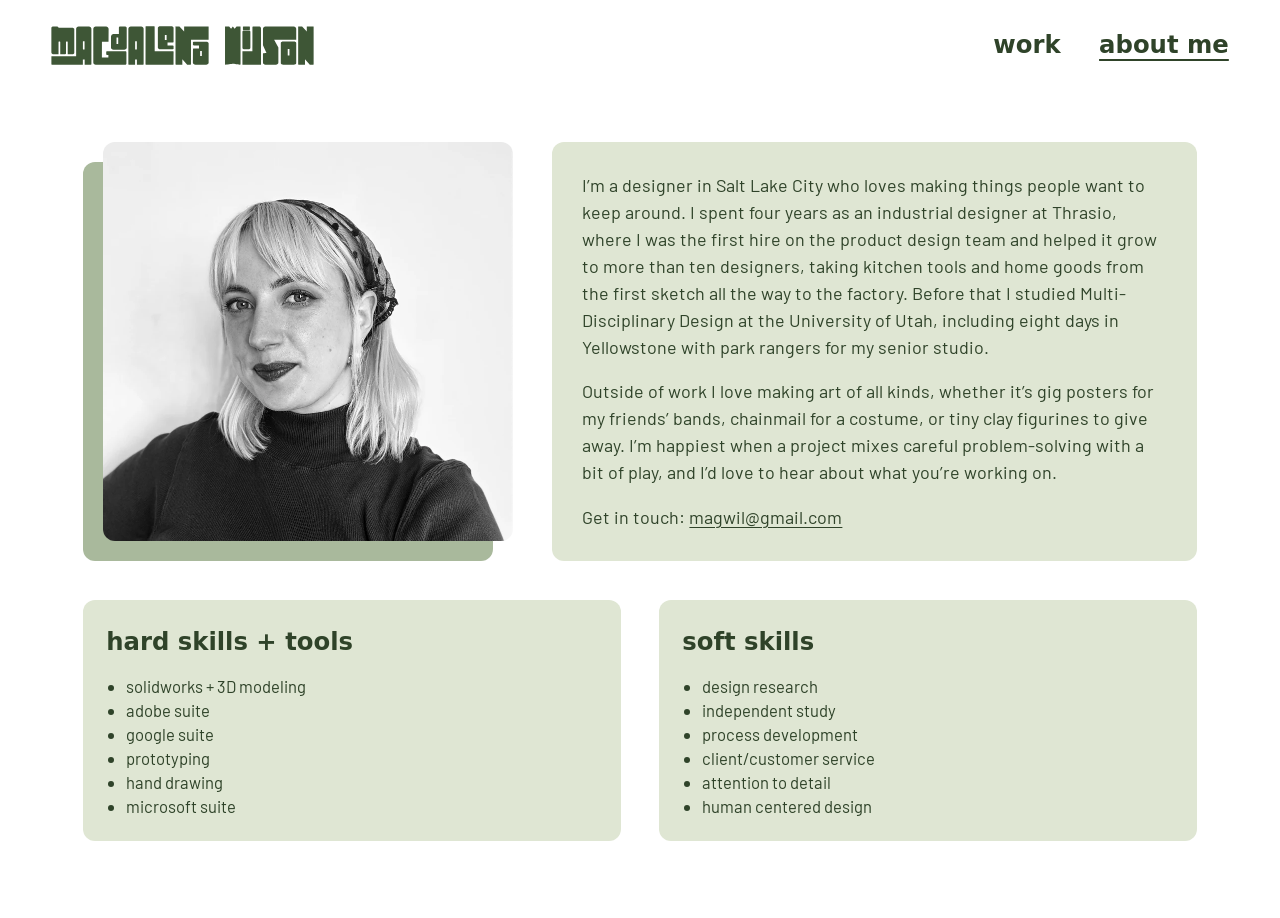
==== commit b8ae11e3: "about me fixes, work page back" ====
--- a/about.html
+++ b/about.html
@@ -5,8 +5,8 @@
 <meta name="viewport" content="width=device-width, initial-scale=1, viewport-fit=cover">
 <title>About — Magdalena Wilson</title>
 <meta name="description" content="About Magdalena Wilson, a designer in Salt Lake City.">
-<link rel="icon" href="assets/favicon.svg" type="image/svg+xml">
-<link rel="icon" href="assets/favicon.png" sizes="128x128">
+<link rel="icon" href="assets/favicon.svg?v=2" type="image/svg+xml">
+<link rel="icon" href="assets/favicon.png?v=2" sizes="128x128">
 <link rel="preconnect" href="https://fonts.googleapis.com"><link rel="preconnect" href="https://fonts.gstatic.com" crossorigin><link href="https://fonts.googleapis.com/css2?family=Barlow:ital,wght@0,300;0,400;0,500;0,600;0,700;1,300&display=swap" rel="stylesheet">
 <link rel="stylesheet" href="assets/site.css">
 </head>
@@ -14,7 +14,7 @@
 <header class="site-head">
   <div class="head-in">
     <a class="logo" href="index.html" aria-label="Magdalena Wilson, home"><img src="assets/logo.svg" alt="Magdalena Wilson" width="388" height="58"></a>
-    <nav class="site-nav" aria-label="Site"><a href="about.html" aria-current="page">about me</a></nav>
+    <nav class="site-nav" aria-label="Site"><a href="index.html">work</a><a href="about.html" aria-current="page">about me</a></nav>
   </div>
 </header>
 <main id="main">
@@ -25,7 +25,7 @@
     <div class="about-bio">
       <p>I’m a designer in Salt Lake City who loves making things people want to keep around. I spent four years as an industrial designer at Thrasio, where I was the first hire on the product design team and helped it grow to more than ten designers, taking kitchen tools and home goods from the first sketch all the way to the factory. Before that I studied Multi-Disciplinary Design at the University of Utah, including eight days in Yellowstone with park rangers for my senior studio.</p>
       <p>Outside of work I love making art of all kinds, whether it’s gig posters for my friends’ bands, chainmail for a costume, or tiny clay figurines to give away. I’m happiest when a project mixes careful problem-solving with a bit of play, and I’d love to hear about what you’re working on.</p>
-      <p class="about-email"><span>Get in touch</span><a href="mailto:magwil@gmail.com">magwil@gmail.com</a></p>
+      <p>Get in touch: <a href="mailto:magwil@gmail.com">magwil@gmail.com</a></p>
     </div>
   </div>
   <div class="about-skills">
--- a/assets/site.css
+++ b/assets/site.css
@@ -131,11 +131,11 @@
 /* ---------- about page ---------- */
 
 .about-page { max-width: 1920px; margin-inline: auto; padding: clamp(40px, 4vw, 80px) clamp(16px, 6.5vw, 126px) clamp(56px, 6vw, 112px); }
-.about-top { display: grid; grid-template-columns: minmax(0, 371px) minmax(0, 1fr); gap: clamp(32px, 10vw, 192px); align-items: center; }
+.about-top { display: grid; grid-template-columns: minmax(0, 2fr) minmax(0, 3fr); gap: clamp(32px, 10vw, 192px); align-items: stretch; }
 .about-portrait { position: relative; margin: 0; padding: 0 0 20px 20px; }
 .about-portrait::before { content: ""; position: absolute; left: 0; top: 20px; right: 20px; bottom: 0; background: #a9b99c; }
 .about-portrait img { position: relative; display: block; width: 100%; height: auto; }
-.about-bio { padding: clamp(20px, 2vw, 40px); background: #dfe6d3; }
+.about-bio { display: flex; flex-direction: column; justify-content: center; padding: clamp(20px, 2vw, 40px); background: #dfe6d3; }
 .about-bio h1 { margin: 0 0 .6em; font-weight: 700; font-size: clamp(1.4rem, 1.9vw, 2.25rem); line-height: 1.2; }
 .about-bio p { margin: 0 0 1em; font-size: clamp(1.05rem, 1.4vw, 1.5rem); line-height: 1.5; }
 .about-bio p:last-child { margin-bottom: 0; }
@@ -143,11 +143,11 @@
 .skill-box { padding: clamp(20px, 1.8vw, 34px); background: #dfe6d3; }
 .skill-box h2 { margin: 0 0 12px; font-weight: 700; font-size: clamp(1.3rem, 1.9vw, 2.25rem); }
 .skill-box ul { margin: 0; padding-left: 1.2em; font-size: clamp(1rem, 1.3vw, 1.4rem); line-height: 1.45; }
-.about-bio .about-email { margin-top: 1.4em; padding-top: 1em; border-top: 1px solid #b9c6ad; }
+.about-email { margin: 0; }
 .about-email span { display: block; font-size: .8rem; font-weight: 700; letter-spacing: .12em; text-transform: uppercase; opacity: .75; }
-.about-email a { font-weight: 700; font-size: clamp(1.4rem, 2.2vw, 2.1rem); color: var(--ink); text-decoration-thickness: 2px; text-underline-offset: 6px; }
+.about-email a { display: inline-block; margin-top: 4px; font-weight: 700; font-size: clamp(1.15rem, 1.6vw, 1.6rem); color: var(--ink); text-decoration-thickness: 2px; text-underline-offset: 6px; }
 .about-email a:hover { text-decoration-thickness: 3px; }
-@media (max-width: 760px) { .about-top, .about-skills { grid-template-columns: minmax(0, 1fr); } .about-portrait { max-width: 300px; } }
+@media (max-width: 760px) { .about-top, .about-skills { grid-template-columns: minmax(0, 1fr); } }
 
 .sr-only { position: absolute; width: 1px; height: 1px; overflow: hidden; clip: rect(0 0 0 0); white-space: nowrap; }
 
@@ -185,3 +185,62 @@
 .comic-pages img, .comic-strips img { display: block; width: 100%; height: auto; outline: 1px solid #d9d9d9; outline-offset: -1px; border-radius: 6px; }
 .comic-pages img { max-width: 1000px; margin-inline: auto; }
 .comic-strips img { max-width: 1200px; margin-inline: auto; }
+
+/* ---------- phones and tablets ---------- */
+
+/* About: stack photo and bio until there's room for two real columns */
+@media (max-width: 900px) {
+  .about-top { grid-template-columns: minmax(0, 1fr); gap: 32px; }
+  .about-bio { margin-top: 0; }
+}
+@media (max-width: 600px) {
+  .about-skills { grid-template-columns: minmax(0, 1fr); }
+}
+
+/* Scrolling rows on phones: keep the arrows inside the band so they don't hang off the screen edge */
+@media (max-width: 600px) {
+  .band-arrow { width: 38px; height: 38px; font-size: 1.1rem; }
+  .band-arrow.prev { left: -8px; }
+  .band-arrow.next { right: -8px; }
+}
+
+/* Slides are wide, so on a phone point people to the full-screen view */
+@media (max-width: 700px) {
+  body.project-page .proj-title::after { content: "Tap any slide to see it full screen."; display: block; flex-basis: 100%; margin-top: 10px; font-size: .9rem; font-style: italic; font-weight: 300; color: var(--muted); }
+  .proj-title h1 { font-size: clamp(1.8rem, 9vw, 2.6rem); }
+}
+
+/* Full-screen view on a portrait phone: show slides at full screen height and let people swipe across */
+@media (max-width: 700px) and (orientation: portrait) {
+  .zoombox.wide[open] { justify-content: flex-start; overflow-x: auto; overflow-y: hidden; -webkit-overflow-scrolling: touch; }
+  .zoombox.wide img { max-width: none; max-height: none; height: calc(100dvh - 120px); width: auto; flex: none; margin-inline: 16px; }
+  .zoombox.wide svg { flex: none; height: calc(100dvh - 120px); width: calc((100dvh - 120px) * 16 / 9); margin-inline: 16px; }
+}
+
+/* Phones: centered name with the nav underneath */
+@media (max-width: 600px) {
+  .head-in { flex-direction: column; justify-content: center; gap: 8px; padding-block: 18px 12px; }
+  .logo img { width: min(78vw, 300px); }
+  .site-nav { justify-content: center; }
+}
+
+/* Band labels on one line; on wide screens they sit in their own column, so let them wrap only there */
+@media (max-width: 600px) { .band h2 { white-space: nowrap; } .band h2 br { display: none; } }
+@media (max-width: 900px) { .band h2 { text-align: center; } }
+
+/* About: rounded boxes and one even gap between everything */
+.about-page { --about-gap: clamp(20px, 3vw, 44px); }
+.about-top { gap: var(--about-gap); }
+.about-skills { gap: var(--about-gap); margin-top: var(--about-gap); }
+.about-bio, .about-contact, .skill-box { border-radius: 12px; }
+.about-portrait img, .about-portrait::before { border-radius: 12px; }
+.about-bio a { color: var(--ink); text-underline-offset: 3px; }
+.about-portrait { display: flex; }
+.about-portrait img { height: 100%; object-fit: cover; }
+
+/* About: the bio sets the row height (even padding all round); the photo fills that height */
+@media (min-width: 901px) {
+  .about-bio { justify-content: flex-start; padding: clamp(24px, 2.4vw, 44px); }
+  .about-portrait { display: block; min-height: 0; }
+  .about-portrait img { position: absolute; top: 0; right: 0; width: calc(100% - 20px); height: calc(100% - 20px); object-fit: cover; object-position: center 30%; }
+}
